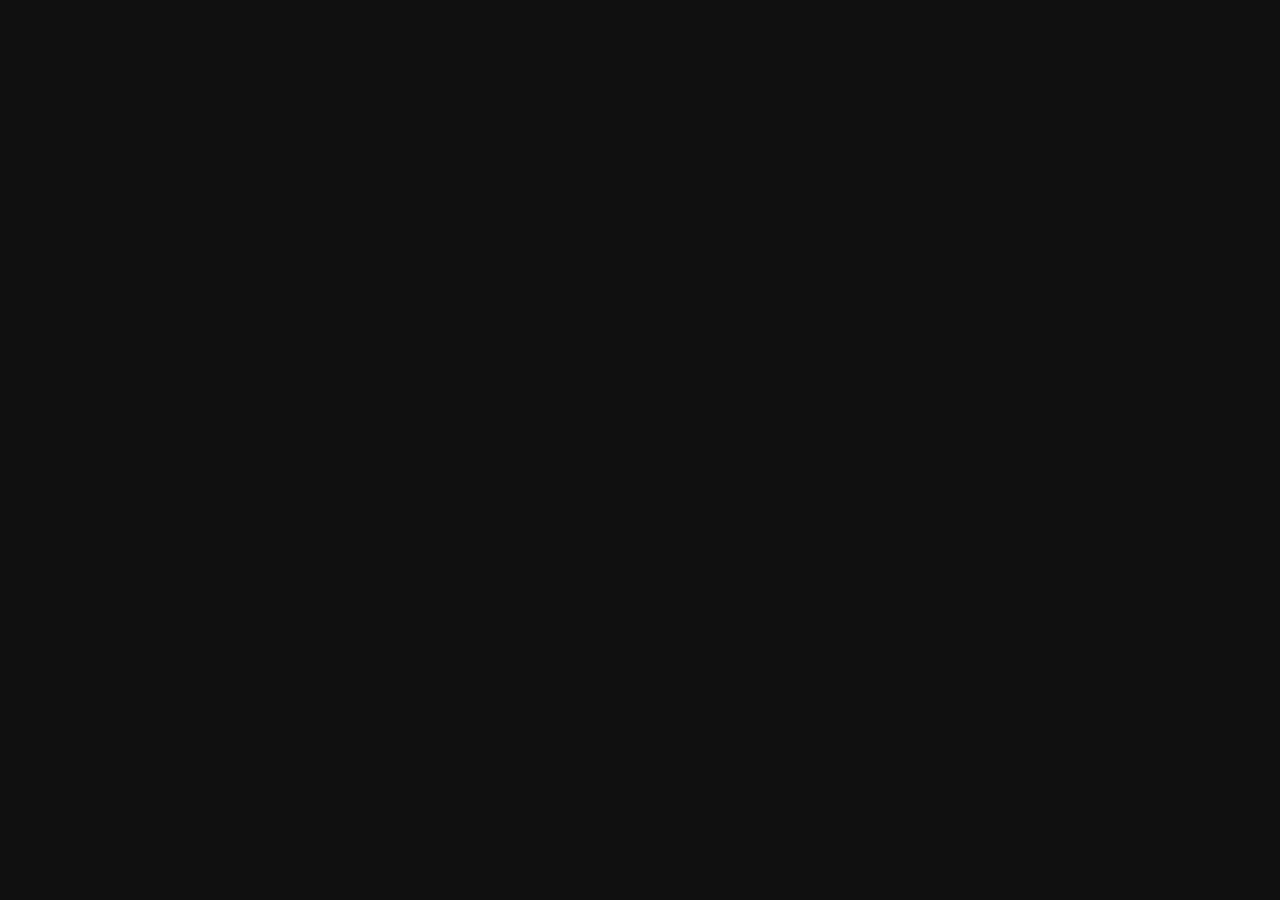
==== index.html @ c6c25de4 "Fonts" ====
<!DOCTYPE html>
<html lang="en">
<head>
    <meta charset="UTF-8">
    <meta name="viewport" content="width=device-width, initial-scale=1.0">
    <title>Mason Harper - Designer Portfolio</title>
    <link rel="stylesheet" href="./styles/main.css">
    <link rel="stylesheet" href="./styles/navbar.css">
    <link rel="stylesheet" href="./styles/reset.css">
</head>
<body>
    
    <script src="./scripts/main.js"></script>
    <script src="./scripts/navbar.js"></script>
</body>
</html>
---- styles/main.css ----
@import url('https://fonts.googleapis.com/css2?family=Inter:ital,opsz,wght@0,14..32,100..900;1,14..32,100..900&display=swap');

:root {
    --f-inter: "Inter", sans-serif;
}

* {
    padding: 0;
    margin: 0;
    box-sizing: border-box;
}

body {
    background: rgb(16,16,16);
}
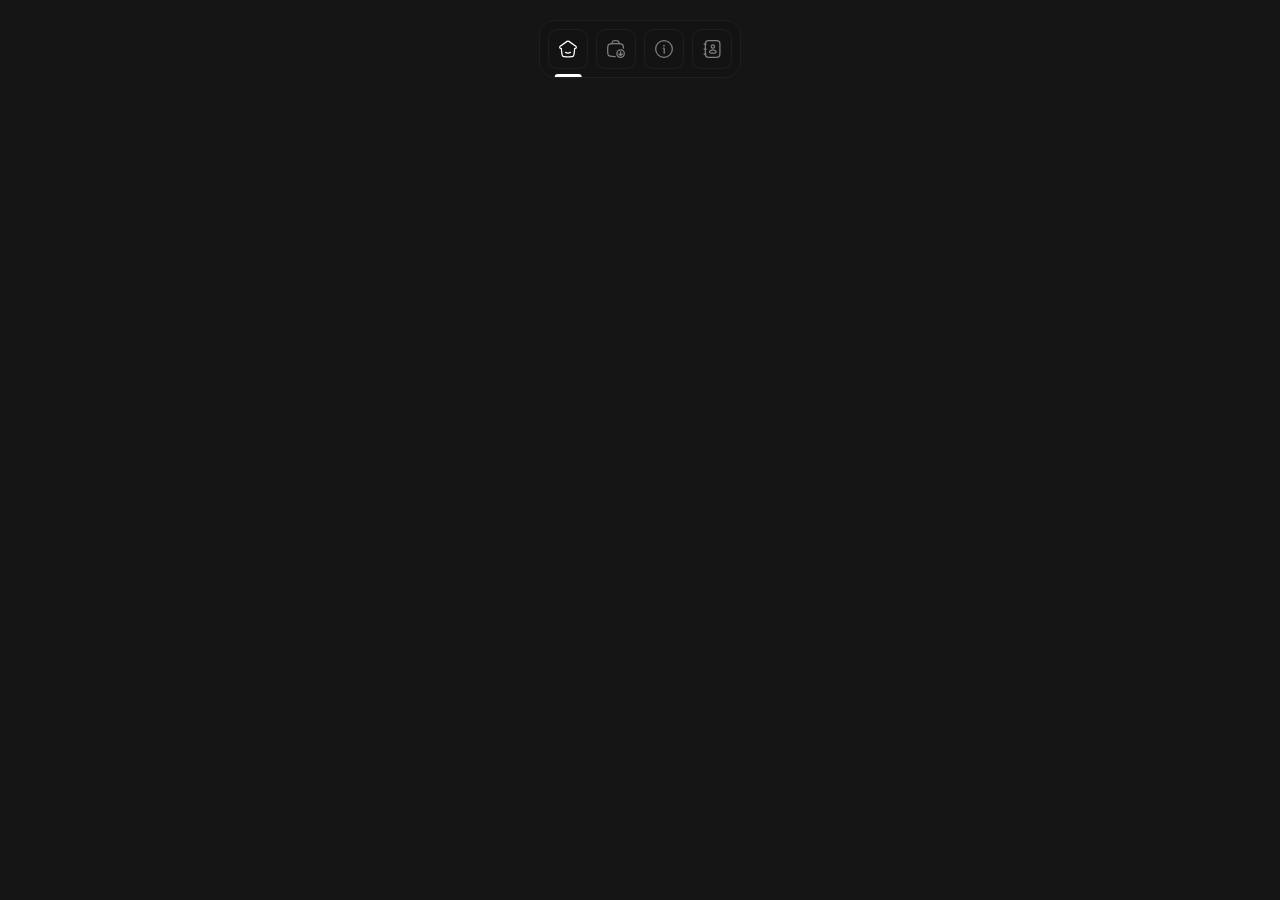
==== commit 8fd4b073: "Working on the navbar." ====
--- a/index.html
+++ b/index.html
@@ -9,6 +9,40 @@
     <link rel="stylesheet" href="./styles/reset.css">
 </head>
 <body>
+
+    <!-- NAVBAR -->
+
+    <nav>
+        <a href="" class="link link-active">
+            <svg class="link-svg" xmlns="http://www.w3.org/2000/svg" viewBox="0 0 24 24" width="24" height="24" color="#000000" fill="none">
+                <path d="M3.16405 11.3497L4 11.5587L4.45686 16.1005C4.715 18.6668 4.84407 19.9499 5.701 20.7249C6.55793 21.5 7.84753 21.5 10.4267 21.5H13.5733C16.1525 21.5 17.4421 21.5 18.299 20.7249C19.1559 19.9499 19.285 18.6668 19.5431 16.1005L20 11.5587L20.836 11.3497C21.5201 11.1787 22 10.564 22 9.85882C22 9.35735 21.7553 8.88742 21.3445 8.59985L13.1469 2.86154C12.4583 2.37949 11.5417 2.37949 10.8531 2.86154L2.65549 8.59985C2.24467 8.88742 2 9.35735 2 9.85882C2 10.564 2.47993 11.1787 3.16405 11.3497Z" stroke="currentColor" stroke-width="1.5" stroke-linecap="round" stroke-linejoin="round" />
+                <path d="M15 16C14.2005 16.6224 13.1502 17 12 17C10.8498 17 9.79952 16.6224 9 16" stroke="currentColor" stroke-width="1.5" stroke-linecap="round" />
+            </svg>
+        </a>
+        <a href="" class="link">
+            <svg class="link-svg" xmlns="http://www.w3.org/2000/svg" viewBox="0 0 24 24" width="24" height="24" color="#000000" fill="none">
+                <path d="M11.0065 21H9.60546C6.02021 21 4.22759 21 3.11379 19.865C2 18.7301 2 16.9034 2 13.25C2 9.59661 2 7.76992 3.11379 6.63496C4.22759 5.5 6.02021 5.5 9.60546 5.5H13.4082C16.9934 5.5 18.7861 5.5 19.8999 6.63496C20.7568 7.50819 20.9544 8.7909 21 11" stroke="currentColor" stroke-width="1.5" stroke-linecap="round" stroke-linejoin="round" />
+                <path d="M17.5 22C19.9853 22 22 19.9853 22 17.5C22 15.0147 19.9853 13 17.5 13C15.0147 13 13 15.0147 13 17.5C13 19.9853 15.0147 22 17.5 22Z" stroke="currentColor" stroke-width="1.5" stroke-linecap="round" />
+                <path d="M19.5 18L18.9142 18.5541C18.2475 19.1847 17.9142 19.5 17.5 19.5M15.5 18L16.0858 18.5541C16.7525 19.1847 17.0858 19.5 17.5 19.5M17.5 19.5V15.5" stroke="currentColor" stroke-width="1.5" stroke-linecap="round" stroke-linejoin="round" />
+                <path d="M16 5.5L15.9007 5.19094C15.4056 3.65089 15.1581 2.88087 14.5689 2.44043C13.9796 2 13.197 2 11.6316 2H11.3684C9.80304 2 9.02036 2 8.43111 2.44043C7.84186 2.88087 7.59436 3.65089 7.09934 5.19094L7 5.5" stroke="currentColor" stroke-width="1.5" stroke-linecap="round" stroke-linejoin="round" />
+            </svg>
+        </a>
+        <a href="" class="link">
+            <svg class="link-svg" xmlns="http://www.w3.org/2000/svg" viewBox="0 0 24 24" width="24" height="24" color="#000000" fill="none">
+                <path d="M22 12C22 6.47715 17.5228 2 12 2C6.47715 2 2 6.47715 2 12C2 17.5228 6.47715 22 12 22C17.5228 22 22 17.5228 22 12Z" stroke="currentColor" stroke-width="1.5" />
+                <path d="M12.2422 17V12C12.2422 11.5286 12.2422 11.2929 12.0957 11.1464C11.9493 11 11.7136 11 11.2422 11" stroke="currentColor" stroke-width="1.5" stroke-linecap="round" stroke-linejoin="round" />
+                <path d="M11.992 8H12.001" stroke="currentColor" stroke-width="2" stroke-linecap="round" stroke-linejoin="round" />
+            </svg>
+        </a>
+        <a href="" class="link">
+            <svg class="link-svg" xmlns="http://www.w3.org/2000/svg" viewBox="0 0 24 24" width="24" height="24" color="#000000" fill="none">
+                <rect x="4" y="2" width="17.5" height="20" rx="4" stroke="currentColor" stroke-width="1.5" />
+                <path d="M10.59 13.7408C9.96125 14.162 8.31261 15.0221 9.31674 16.0983C9.80725 16.624 10.3536 17 11.0404 17H14.9596C15.6464 17 16.1928 16.624 16.6833 16.0983C17.6874 15.0221 16.0388 14.162 15.41 13.7408C13.9355 12.7531 12.0645 12.7531 10.59 13.7408Z" stroke="currentColor" stroke-width="1.5" />
+                <path d="M15 9C15 10.1046 14.1046 11 13 11C11.8954 11 11 10.1046 11 9C11 7.89543 11.8954 7 13 7C14.1046 7 15 7.89543 15 9Z" stroke="currentColor" stroke-width="1.5" />
+                <path d="M5 6L2.5 6M5 12L2.5 12M5 18H2.5" stroke="currentColor" stroke-width="1.5" stroke-linecap="round" stroke-linejoin="round" />
+            </svg>
+        </a>
+    </nav>
     
     <script src="./scripts/main.js"></script>
     <script src="./scripts/navbar.js"></script>
--- a/styles/main.css
+++ b/styles/main.css
@@ -1,7 +1,12 @@
 @import url('https://fonts.googleapis.com/css2?family=Inter:ital,opsz,wght@0,14..32,100..900;1,14..32,100..900&display=swap');
+@import url('./general-sans.css');
 
 :root {
     --f-inter: "Inter", sans-serif;
+    --f-generalsans-light: 'GeneralSans-Light';
+    --f-generalsans-medium: 'GeneralSans-Medium';
+    --f-generalsans-semibold: 'GeneralSans-Semibold';
+    --f-generalsans-bold: 'GeneralSans-Bold';
 }
 
 * {
@@ -11,5 +16,159 @@
 }
 
 body {
-    background: rgb(16,16,16);
+    background: #151515;
+}
+
+/* NAVBAR */
+
+nav {
+    position: fixed;
+    top: 20px;
+    left: 50%;
+    transform: translateX(-50%);
+    background-color: #131313;
+    padding: 8px;
+    border-radius: 1rem;
+    display: flex;
+    align-items: center;
+    column-gap: 8px;
+    border: 1px solid rgba(255, 255, 255, 0.05);
+}
+
+.link {
+    width: 40px;
+    height: 40px;
+    border: 1px solid rgba(255, 255, 255, 0.05);
+    border-radius: 0.6rem;
+    display: flex;
+    justify-content: center;
+    align-items: center;
+    transition: background-color 300ms, border 300ms;
+}
+
+.link-svg {
+    --size-of-svg: 20px;
+    color: gray;
+    width: var(--size-of-svg);
+    height: var(--size-of-svg);
+    transition: color 300ms;
+}
+
+.link:hover {
+    border: 1px solid rgba(255, 255, 255, 0.2);
+    background-color: #191919;
+}
+
+.link:hover .link-svg {
+    color: white;
+}
+
+/* ACTIVE LINK */
+
+.link-active {
+    position: relative;
+}
+
+.link-active > .link-svg {
+    color: white;
+}
+
+.link-active::before {
+    content: '';
+    width: 70%;
+    height: 3.5px;
+    position: absolute;
+    left: 50%;
+    transform: translateX(-50%);
+    top: calc(100% + 5.5px);
+    background-color: rgb(255, 255, 255);
+    border-radius: 1rem 1rem 0 0;
+}
+
+/* LINK INDICATOT TEXTS */
+
+.link:first-of-type::after {
+    content: 'Home';
+    position: absolute;
+    top: 50%;
+    scale: 0;
+    opacity: 0;
+    font-family: var(--f-generalsans-light);
+    color: white;
+    background-color: #191919;
+    border: 1px solid rgba(255, 255, 255, 0.05);
+    border-radius: 0.5rem;
+    font-size: 0.7rem;
+    padding: 3px 8px;
+    text-transform: uppercase;
+    pointer-events: none;
+    transition: opacity 400ms, scale 400ms, top 400ms;
+}
+
+.link:nth-of-type(2)::after {
+    content: 'Projects';
+    position: absolute;
+    top: 50%;
+    scale: 0;
+    opacity: 0;
+    font-family: var(--f-generalsans-light);
+    color: white;
+    background-color: #191919;
+    border: 1px solid rgba(255, 255, 255, 0.05);
+    border-radius: 0.5rem;
+    font-size: 0.7rem;
+    padding: 3px 8px;
+    text-transform: uppercase;
+    pointer-events: none;
+    transition: opacity 400ms, scale 400ms, top 400ms;
+}
+
+.link:nth-of-type(3)::after {
+    content: 'About';
+    position: absolute;
+    top: 50%;
+    scale: 0;
+    opacity: 0;
+    font-family: var(--f-generalsans-light);
+    color: white;
+    background-color: #191919;
+    border: 1px solid rgba(255, 255, 255, 0.05);
+    border-radius: 0.5rem;
+    font-size: 0.7rem;
+    padding: 3px 8px;
+    text-transform: uppercase;
+    pointer-events: none;
+    transition: opacity 400ms, scale 400ms, top 400ms;
+}
+
+.link:nth-of-type(4)::after {
+    content: 'Contact';
+    position: absolute;
+    top: 50%;
+    scale: 0;
+    opacity: 0;
+    font-family: var(--f-generalsans-light);
+    color: white;
+    background-color: #191919;
+    border: 1px solid rgba(255, 255, 255, 0.05);
+    border-radius: 0.5rem;
+    font-size: 0.7rem;
+    padding: 3px 8px;
+    text-transform: uppercase;
+    pointer-events: none;
+    transition: opacity 400ms, scale 400ms, top 400ms;
+}
+
+.link:first-of-type:hover::after {
+    top: 55px;
+    opacity: 1;
+    scale: 1;
+}
+
+.link:nth-of-type(2):hover::after,
+.link:nth-of-type(3):hover::after,
+.link:nth-of-type(4):hover::after {
+    top: 63px;
+    opacity: 1;
+    scale: 1;
 }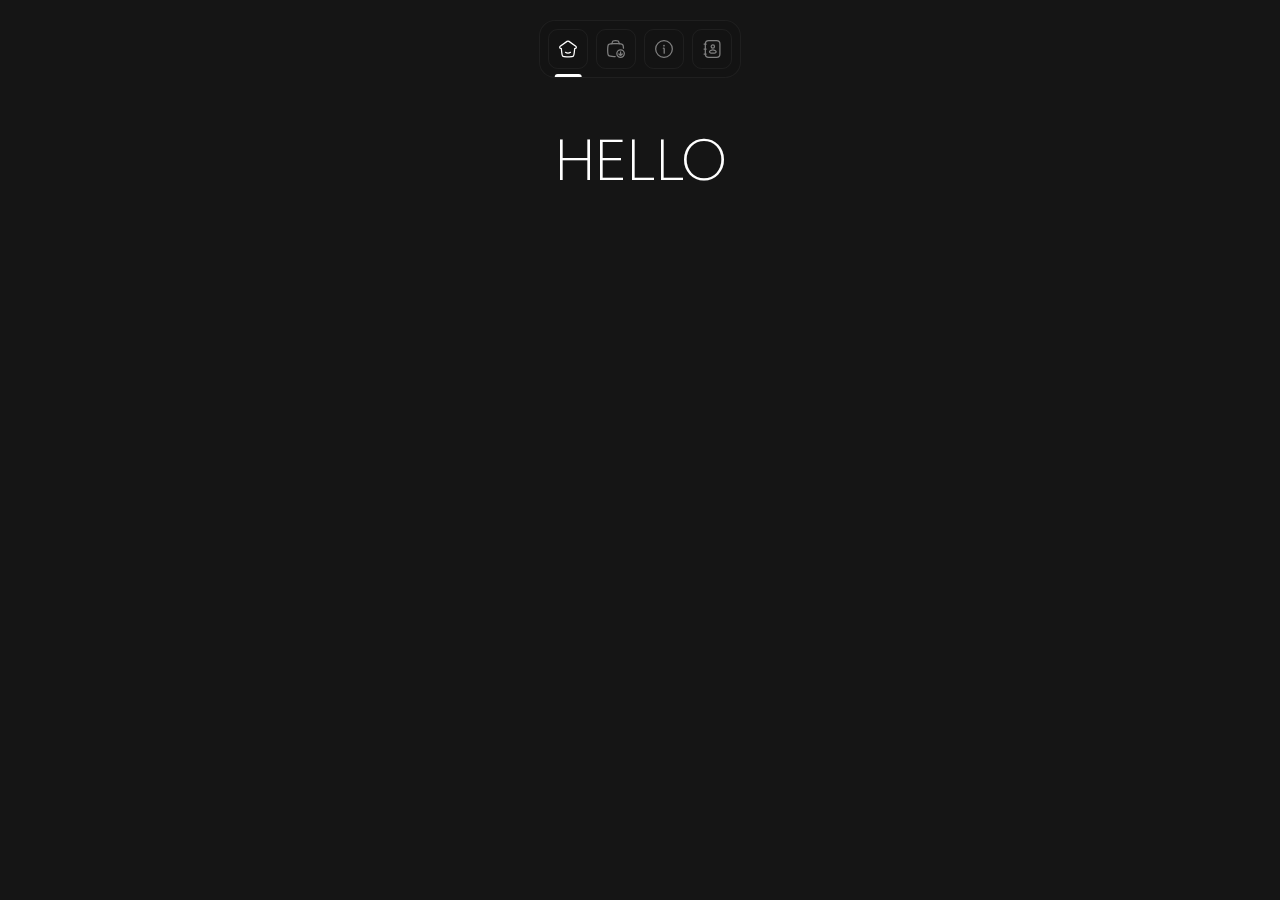
==== commit 279797d0: "Something" ====
--- a/index.html
+++ b/index.html
@@ -43,6 +43,26 @@
             </svg>
         </a>
     </nav>
+
+    <!-- MAIN -->
+
+    <main>
+
+        <!-- HOME CONTENT -->
+
+        <div class="home-content">
+            <div class="home-content-greeting-texts">
+                <div class="home-content-greeting-texts-inner">
+                    <h2 class="home-content-greeting-text">Hello</h2>
+                    <h2 class="home-content-greeting-text">Привет</h2>
+                    <h2 class="home-content-greeting-text">مرحبا</h2>
+                    <h2 class="home-content-greeting-text">你好</h2>
+                    <h2 class="home-content-greeting-text">Bonjour</h2>
+                </div>
+            </div>
+        </div>
+
+    </main>
     
     <script src="./scripts/main.js"></script>
     <script src="./scripts/navbar.js"></script>
--- a/styles/main.css
+++ b/styles/main.css
@@ -1,174 +1,39 @@
-@import url('https://fonts.googleapis.com/css2?family=Inter:ital,opsz,wght@0,14..32,100..900;1,14..32,100..900&display=swap');
-@import url('./general-sans.css');
+/* MAIN */
 
-:root {
-    --f-inter: "Inter", sans-serif;
-    --f-generalsans-light: 'GeneralSans-Light';
-    --f-generalsans-medium: 'GeneralSans-Medium';
-    --f-generalsans-semibold: 'GeneralSans-Semibold';
-    --f-generalsans-bold: 'GeneralSans-Bold';
+main {
+    display: flex;
+    justify-content: center;
+    padding-top: 130px;
 }
 
-* {
-    padding: 0;
-    margin: 0;
-    box-sizing: border-box;
+/* HOME CONTENT */
+
+.home-content {
+    width: 700px;
 }
 
-body {
-    background: #151515;
+.home-content-greeting-texts {
+    display: flex;
+    justify-content: center;
+    height: 60px;
+    padding-block: 8px;
+    overflow: hidden;
 }
 
-/* NAVBAR */
-
-nav {
-    position: fixed;
-    top: 20px;
-    left: 50%;
-    transform: translateX(-50%);
-    background-color: #131313;
-    padding: 8px;
-    border-radius: 1rem;
+.home-content-greeting-texts-inner {
+    width: 100%;
     display: flex;
+    flex-direction: column;
     align-items: center;
-    column-gap: 8px;
-    border: 1px solid rgba(255, 255, 255, 0.05);
+    row-gap: 20px;
+    transition: transform 400ms;
 }
 
-.link {
-    width: 40px;
-    height: 40px;
-    border: 1px solid rgba(255, 255, 255, 0.05);
-    border-radius: 0.6rem;
-    display: flex;
-    justify-content: center;
-    align-items: center;
-    transition: background-color 300ms, border 300ms;
-}
-
-.link-svg {
-    --size-of-svg: 20px;
-    color: gray;
-    width: var(--size-of-svg);
-    height: var(--size-of-svg);
-    transition: color 300ms;
-}
-
-.link:hover {
-    border: 1px solid rgba(255, 255, 255, 0.2);
-    background-color: #191919;
-}
-
-.link:hover .link-svg {
+.home-content-greeting-text {
     color: white;
-}
-
-/* ACTIVE LINK */
-
-.link-active {
-    position: relative;
-}
-
-.link-active > .link-svg {
-    color: white;
-}
-
-.link-active::before {
-    content: '';
-    width: 70%;
-    height: 3.5px;
-    position: absolute;
-    left: 50%;
-    transform: translateX(-50%);
-    top: calc(100% + 5.5px);
-    background-color: rgb(255, 255, 255);
-    border-radius: 1rem 1rem 0 0;
-}
-
-/* LINK INDICATOT TEXTS */
-
-.link:first-of-type::after {
-    content: 'Home';
-    position: absolute;
-    top: 50%;
-    scale: 0;
-    opacity: 0;
     font-family: var(--f-generalsans-light);
-    color: white;
-    background-color: #191919;
-    border: 1px solid rgba(255, 255, 255, 0.05);
-    border-radius: 0.5rem;
-    font-size: 0.7rem;
-    padding: 3px 8px;
+    font-weight: 300;
     text-transform: uppercase;
-    pointer-events: none;
-    transition: opacity 400ms, scale 400ms, top 400ms;
-}
-
-.link:nth-of-type(2)::after {
-    content: 'Projects';
-    position: absolute;
-    top: 50%;
-    scale: 0;
-    opacity: 0;
-    font-family: var(--f-generalsans-light);
-    color: white;
-    background-color: #191919;
-    border: 1px solid rgba(255, 255, 255, 0.05);
-    border-radius: 0.5rem;
-    font-size: 0.7rem;
-    padding: 3px 8px;
-    text-transform: uppercase;
-    pointer-events: none;
-    transition: opacity 400ms, scale 400ms, top 400ms;
-}
-
-.link:nth-of-type(3)::after {
-    content: 'About';
-    position: absolute;
-    top: 50%;
-    scale: 0;
-    opacity: 0;
-    font-family: var(--f-generalsans-light);
-    color: white;
-    background-color: #191919;
-    border: 1px solid rgba(255, 255, 255, 0.05);
-    border-radius: 0.5rem;
-    font-size: 0.7rem;
-    padding: 3px 8px;
-    text-transform: uppercase;
-    pointer-events: none;
-    transition: opacity 400ms, scale 400ms, top 400ms;
-}
-
-.link:nth-of-type(4)::after {
-    content: 'Contact';
-    position: absolute;
-    top: 50%;
-    scale: 0;
-    opacity: 0;
-    font-family: var(--f-generalsans-light);
-    color: white;
-    background-color: #191919;
-    border: 1px solid rgba(255, 255, 255, 0.05);
-    border-radius: 0.5rem;
-    font-size: 0.7rem;
-    padding: 3px 8px;
-    text-transform: uppercase;
-    pointer-events: none;
-    transition: opacity 400ms, scale 400ms, top 400ms;
-}
-
-.link:first-of-type:hover::after {
-    top: 55px;
-    opacity: 1;
-    scale: 1;
-}
-
-.link:nth-of-type(2):hover::after,
-.link:nth-of-type(3):hover::after,
-.link:nth-of-type(4):hover::after {
-    top: 63px;
-    opacity: 1;
-    scale: 1;
+    font-size: 3.5rem;
+    line-height: 1cap;
 }--- a/styles/navbar.css
+++ b/styles/navbar.css
@@ -0,0 +1,153 @@
+/* NAVBAR */
+
+nav {
+    position: fixed;
+    top: 20px;
+    left: 50%;
+    transform: translateX(-50%);
+    background-color: #131313;
+    padding: 8px;
+    border-radius: 1rem;
+    display: flex;
+    align-items: center;
+    column-gap: 8px;
+    border: 1px solid rgba(255, 255, 255, 0.05);
+}
+
+.link {
+    width: 40px;
+    height: 40px;
+    border: 1px solid rgba(255, 255, 255, 0.05);
+    border-radius: 0.6rem;
+    display: flex;
+    justify-content: center;
+    align-items: center;
+    transition: background-color 300ms, border 300ms;
+}
+
+.link-svg {
+    --size-of-svg: 20px;
+    color: gray;
+    width: var(--size-of-svg);
+    height: var(--size-of-svg);
+    transition: color 300ms;
+}
+
+.link:hover {
+    border: 1px solid rgba(255, 255, 255, 0.2);
+    background-color: #191919;
+}
+
+.link:hover .link-svg {
+    color: white;
+}
+
+/* ACTIVE LINK */
+
+.link-active {
+    position: relative;
+}
+
+.link-active > .link-svg {
+    color: white;
+}
+
+.link-active::before {
+    content: '';
+    width: 70%;
+    height: 3.5px;
+    position: absolute;
+    left: 50%;
+    transform: translateX(-50%);
+    top: calc(100% + 5.5px);
+    background-color: rgb(255, 255, 255);
+    border-radius: 1rem 1rem 0 0;
+}
+
+/* LINK INDICATOT TEXTS */
+
+.link:first-of-type::after {
+    content: 'Home';
+    position: absolute;
+    top: 50%;
+    scale: 0;
+    opacity: 0;
+    font-family: var(--f-generalsans-light);
+    color: white;
+    background-color: #191919;
+    border: 1px solid rgba(255, 255, 255, 0.05);
+    border-radius: 0.5rem;
+    font-size: 0.7rem;
+    padding: 4px 8px;
+    text-transform: uppercase;
+    pointer-events: none;
+    transition: opacity 400ms, scale 400ms, top 400ms;
+}
+
+.link:nth-of-type(2)::after {
+    content: 'Projects';
+    position: absolute;
+    top: 50%;
+    scale: 0;
+    opacity: 0;
+    font-family: var(--f-generalsans-light);
+    color: white;
+    background-color: #191919;
+    border: 1px solid rgba(255, 255, 255, 0.05);
+    border-radius: 0.5rem;
+    font-size: 0.7rem;
+    padding: 4px 8px;
+    text-transform: uppercase;
+    pointer-events: none;
+    transition: opacity 400ms, scale 400ms, top 400ms;
+}
+
+.link:nth-of-type(3)::after {
+    content: 'About';
+    position: absolute;
+    top: 50%;
+    scale: 0;
+    opacity: 0;
+    font-family: var(--f-generalsans-light);
+    color: white;
+    background-color: #191919;
+    border: 1px solid rgba(255, 255, 255, 0.05);
+    border-radius: 0.5rem;
+    font-size: 0.7rem;
+    padding: 4px 8px;
+    text-transform: uppercase;
+    pointer-events: none;
+    transition: opacity 400ms, scale 400ms, top 400ms;
+}
+
+.link:nth-of-type(4)::after {
+    content: 'Contact';
+    position: absolute;
+    top: 50%;
+    scale: 0;
+    opacity: 0;
+    font-family: var(--f-generalsans-light);
+    color: white;
+    background-color: #191919;
+    border: 1px solid rgba(255, 255, 255, 0.05);
+    border-radius: 0.5rem;
+    font-size: 0.7rem;
+    padding: 4px 8px;
+    text-transform: uppercase;
+    pointer-events: none;
+    transition: opacity 400ms, scale 400ms, top 400ms;
+}
+
+.link:first-of-type:hover::after {
+    top: 55px;
+    opacity: 1;
+    scale: 1;
+}
+
+.link:nth-of-type(2):hover::after,
+.link:nth-of-type(3):hover::after,
+.link:nth-of-type(4):hover::after {
+    top: 63px;
+    opacity: 1;
+    scale: 1;
+}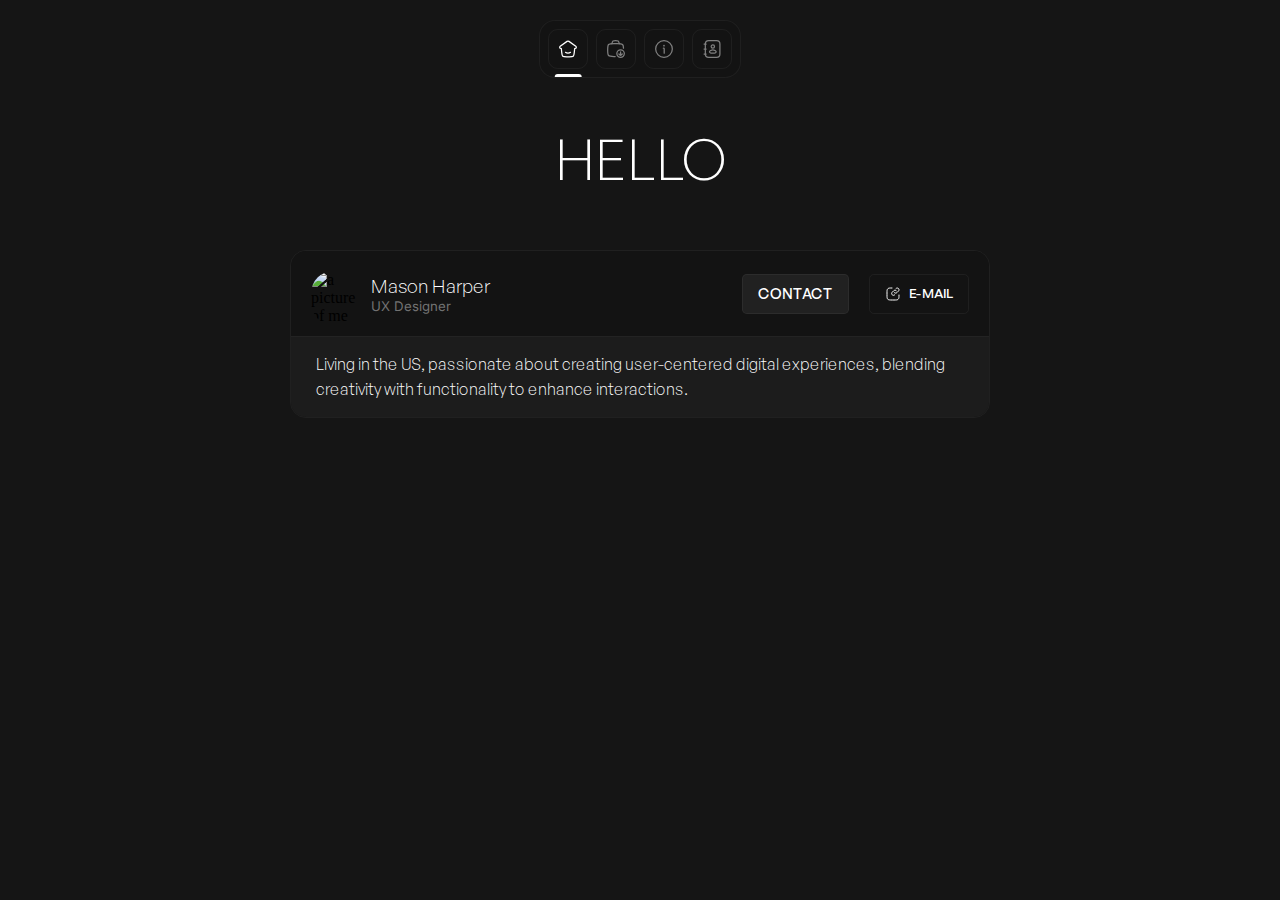
==== commit a87d5724: "Working on the home page." ====
--- a/index.html
+++ b/index.html
@@ -60,6 +60,44 @@
                     <h2 class="home-content-greeting-text">Bonjour</h2>
                 </div>
             </div>
+            <div class="home-content-about">
+                <div class="home-content-author">
+                    <div class="home-content-author-top">
+                        <div class="home-content-author-itself">
+                            <div class="home-content-author-image">
+                                <img class="home-content-author-image-itself" src="https://plus.unsplash.com/premium_photo-1671656349322-41de944d259b?w=600&auto=format&fit=crop&q=60&ixlib=rb-4.0.3&ixid=M3wxMjA3fDB8MHxzZWFyY2h8MzN8fG1hbGV8ZW58MHx8MHx8fDA%3D" alt="a picture of me">
+                            </div>
+                            <div class="home-content-author-info">
+                                <h3 class="home-content-author-full-name">Mason Harper</h3>
+                                <h5 class="home-content-author-role">UX Designer</h5>
+                            </div>
+                        </div>
+                        <div class="home-content-author-contact">
+                            <a href="./pages/contact.html" class="contact-button">
+                                <svg class="contact-button-svg" xmlns="http://www.w3.org/2000/svg" viewBox="0 0 24 24" width="24" height="24" color="#000000" fill="none">
+                                    <path d="M4.74038 14.3685L6.69351 12.9816C7.24445 12.5904 7.80305 12.3282 8.44034 12.1585C9.17201 11.9636 9.5 11.5644 9.5 10.711C9.5 8.54628 14.5 8.31594 14.5 10.711C14.5 11.5644 14.828 11.9636 15.5597 12.1585C16.202 12.3295 16.7599 12.5934 17.3065 12.9816L19.2596 14.3685C20.1434 14.9961 20.5547 15.2995 20.7842 15.7819C21 16.2358 21 16.768 21 17.8324C21 19.7461 21 20.703 20.4642 21.3164C19.8152 22.0593 18.128 21.9955 17.0917 21.9955H6.90833C5.87197 21.9955 4.21909 22.0986 3.5358 21.3164C3 20.703 3 19.7461 3 17.8324C3 16.768 3 16.2358 3.21584 15.7819C3.44526 15.2995 3.85662 14.9961 4.74038 14.3685Z" stroke="currentColor" stroke-width="1.5" />
+                                    <path d="M14 17C14 18.1046 13.1046 19 12 19C10.8954 19 10 18.1046 10 17C10 15.8954 10.8954 15 12 15C13.1046 15 14 15.8954 14 17Z" stroke="currentColor" stroke-width="1.5" />
+                                    <path d="M6.96014 3.69772C5.6417 4.07415 4.69384 4.54112 3.82645 5.10455C2.45318 5.9966 1.86443 7.60404 2.02607 9.15513C2.09439 9.81068 2.62064 10.1241 3.23089 9.95455C3.69451 9.82571 4.15888 9.7003 4.61961 9.56364C5.96706 9.16397 6.28399 8.67812 6.47124 7.29885L6.96014 3.69772ZM6.96014 3.69772C10.2186 2.76743 13.7814 2.76743 17.0399 3.69772M17.0399 3.69772C18.3583 4.07415 19.3062 4.54112 20.1735 5.10455C21.5468 5.9966 22.1356 7.60404 21.9739 9.15513C21.9056 9.81068 21.3794 10.1241 20.7691 9.95455C20.3055 9.82571 19.8411 9.7003 19.3804 9.56364C18.0329 9.16397 17.716 8.67812 17.5288 7.29885L17.0399 3.69772Z" stroke="currentColor" stroke-width="1.5" stroke-linejoin="round" />
+                                </svg>
+                                <span class="contact-button-text">Contact</span>
+                            </a>
+                            <button type="button" class="copy-email-button">
+                                <svg class="copy-email-button-svg" xmlns="http://www.w3.org/2000/svg" viewBox="0 0 24 24" width="24" height="24" color="#000000" fill="none">
+                                    <path d="M14.5563 13.2183C13.514 14.2606 11.8241 14.2606 10.7817 13.2183C9.73942 12.1759 9.73942 10.486 10.7817 9.44364L13.1409 7.0845C14.1357 6.08961 15.7206 6.04433 16.7692 6.94866M16.4437 3.78175C17.486 2.73942 19.1759 2.73942 20.2183 3.78175C21.2606 4.82408 21.2606 6.51403 20.2183 7.55636L17.8591 9.9155C16.8643 10.9104 15.2794 10.9557 14.2308 10.0513" stroke="currentColor" stroke-width="1.5" stroke-linecap="round" stroke-linejoin="round" />
+                                    <path d="M10.4999 3C7.21257 3 5.56889 3 4.46256 3.9079C4.25998 4.07414 4.07423 4.25989 3.90798 4.46247C3.00007 5.56879 3.00006 7.21247 3.00002 10.4998L3 12.9999C2.99996 16.7712 2.99995 18.6568 4.17152 19.8284C5.3431 21 7.22873 21 11 21H13.4999C16.7874 21 18.4311 21 19.5375 20.092C19.74 19.9258 19.9257 19.7401 20.092 19.5376C20.9999 18.4312 20.9999 16.7875 20.9999 13.5" stroke="currentColor" stroke-width="1.5" stroke-linecap="round" stroke-linejoin="round" />
+                                </svg>
+                                <span class="copy-email-button-text">E-mail</span>
+                            </button>
+                        </div>
+                    </div>
+                    <div class="home-content-author-bottom">
+                        <p>Living in the US, passionate about creating user-centered digital experiences, blending creativity with functionality to enhance interactions.</p>
+                    </div>
+                </div>
+                <!-- <div class="home-content-about-services">
+
+                </div> -->
+            </div>
         </div>
 
     </main>
--- a/styles/main.css
+++ b/styles/main.css
@@ -10,6 +10,9 @@
 
 .home-content {
     width: 700px;
+    display: flex;
+    flex-direction: column;
+    row-gap: 60px;
 }
 
 .home-content-greeting-texts {
@@ -27,6 +30,21 @@
     align-items: center;
     row-gap: 20px;
     transition: transform 400ms;
+    animation: 20s infinite greetings-text-inner-animation;
+}
+
+@keyframes greetings-text-inner-animation {
+    0%{transform: translateY(0px);}
+    19%{transform: translateY(0px);}
+    20%{transform: translateY(-60px);}
+    39%{transform: translateY(-60px);}
+    40%{transform: translateY(-120px);}
+    59%{transform: translateY(-120px);}
+    60%{transform: translateY(-180px);}
+    79%{transform: translateY(-180px);}
+    60%{transform: translateY(-240px);}
+    79%{transform: translateY(-240px);}
+    85%{transform: translateY(0);}
 }
 
 .home-content-greeting-text {
@@ -36,4 +54,143 @@
     text-transform: uppercase;
     font-size: 3.5rem;
     line-height: 1cap;
+}
+
+/* ABOUT ME */
+
+.home-content-about {
+    display: flex;
+    flex-direction: column;
+    row-gap: 20px;
+}
+
+.home-content-author {
+    border: 1px solid rgba(255,255,255,0.05);
+    border-radius: 1rem;
+    overflow: hidden;
+}
+
+/* HOME TOP */
+
+.home-content-author-top {
+    display: flex;
+    align-items: center;
+    justify-content: space-between;
+    padding: 20px;
+    background-color: #131313;
+}
+
+.home-content-author-itself {
+    display: flex;
+    align-items: center;
+    column-gap: 15px;
+}
+
+.home-content-author-image {
+    --img-siz: 45px;
+    width: var(--img-siz);
+    height: var(--img-siz);
+}
+
+.home-content-author-image-itself {
+    width: 100%;
+    height: 100%;
+    border-radius: 2rem;
+    object-fit: cover;
+}
+
+.home-content-author-info {
+    display: flex;
+    flex-direction: column;
+    font-family: var(--f-generalsans-light);
+}
+
+.home-content-author-full-name {
+    color: white;
+    font-weight: 500;
+}
+
+.home-content-author-role {
+    color: rgb(114, 114, 114);
+    font-family: var(--f-inter);
+    font-weight: 400;
+}
+
+.home-content-author-contact {
+    display: flex;
+    align-items: center;
+    column-gap: 20px;
+}
+
+.contact-button {
+    padding-inline: 15px;
+    height: 40px;
+    border-radius: 0.3rem;
+    border: 1px solid rgba(255,255,255,0.05);
+    display: flex;
+    justify-content: center;
+    align-items: center;
+    background-color: rgb(33, 33, 33);
+    text-decoration: none;
+    transition: border 300ms, background-color 300ms;
+}
+
+.contact-button-text {
+    color: white;
+    font-family: var(--f-generalsans-medium);
+    text-transform: uppercase;
+    font-size: 0.9rem;
+}
+
+.contact-button:hover {
+    background-color: rgb(40, 40, 40);
+    border: 1px solid rgba(255,255,255,0.2);
+}
+
+.contact-button-svg {
+    display: none;
+}
+
+.copy-email-button {
+    padding-inline: 15px;
+    height: 40px;
+    display: flex;
+    align-items: center;
+    column-gap: 8px;
+    border-radius: 0.3rem;
+    background-color: transparent;
+    border: 1px solid rgba(255,255,255,0.05);
+    cursor: pointer;
+    transition: border 300ms;
+}
+
+.copy-email-button-svg {
+    --svg-size: 16px;
+    width: var(--svg-size);
+    height: var(--svg-size);
+    color: white;
+}
+
+.copy-email-button-text {
+    color: white;
+    font-family: var(--f-generalsans-medium);
+    text-transform: uppercase;
+}
+
+.copy-email-button:hover {
+    border: 1px solid rgba(255,255,255,0.2);
+}
+
+/* HOME BOTTOM */
+
+.home-content-author-bottom {
+    padding: 15px 25px;
+    background-color: rgb(28, 28, 28);
+    border-top: 1px solid rgba(255,255,255,0.03);
+}
+
+.home-content-author-bottom > p {
+    line-height: 25px;
+    color: white;
+    font-family: var(--f-generalsans-light);
 }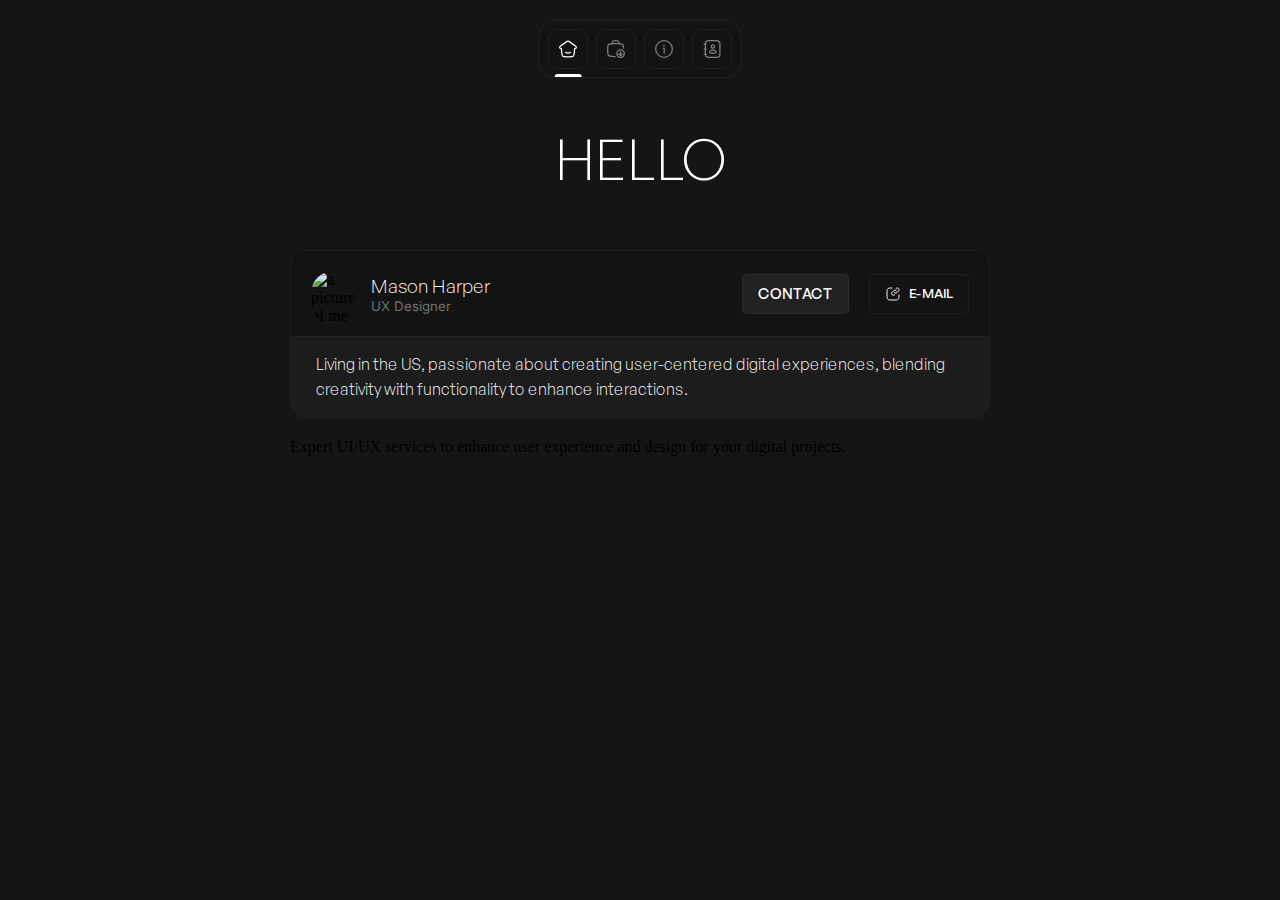
==== commit da170beb: "s" ====
--- a/index.html
+++ b/index.html
@@ -94,9 +94,12 @@
                         <p>Living in the US, passionate about creating user-centered digital experiences, blending creativity with functionality to enhance interactions.</p>
                     </div>
                 </div>
-                <!-- <div class="home-content-about-services">
-
-                </div> -->
+                <div class="home-content-about-services">
+                    <div class="service">
+                        <div class="service-inner"></div>
+                        <p class="service-text">Expert UI/UX services to enhance user experience and design for your digital projects.</p>
+                    </div>
+                </div>
             </div>
         </div>
 
--- a/styles/main.css
+++ b/styles/main.css
@@ -193,4 +193,12 @@
     line-height: 25px;
     color: white;
     font-family: var(--f-generalsans-light);
+}
+
+/* SERVICES */
+
+.home-content-about-services {
+    display: flex;
+    flex-direction: column;
+    row-gap: 20px;
 }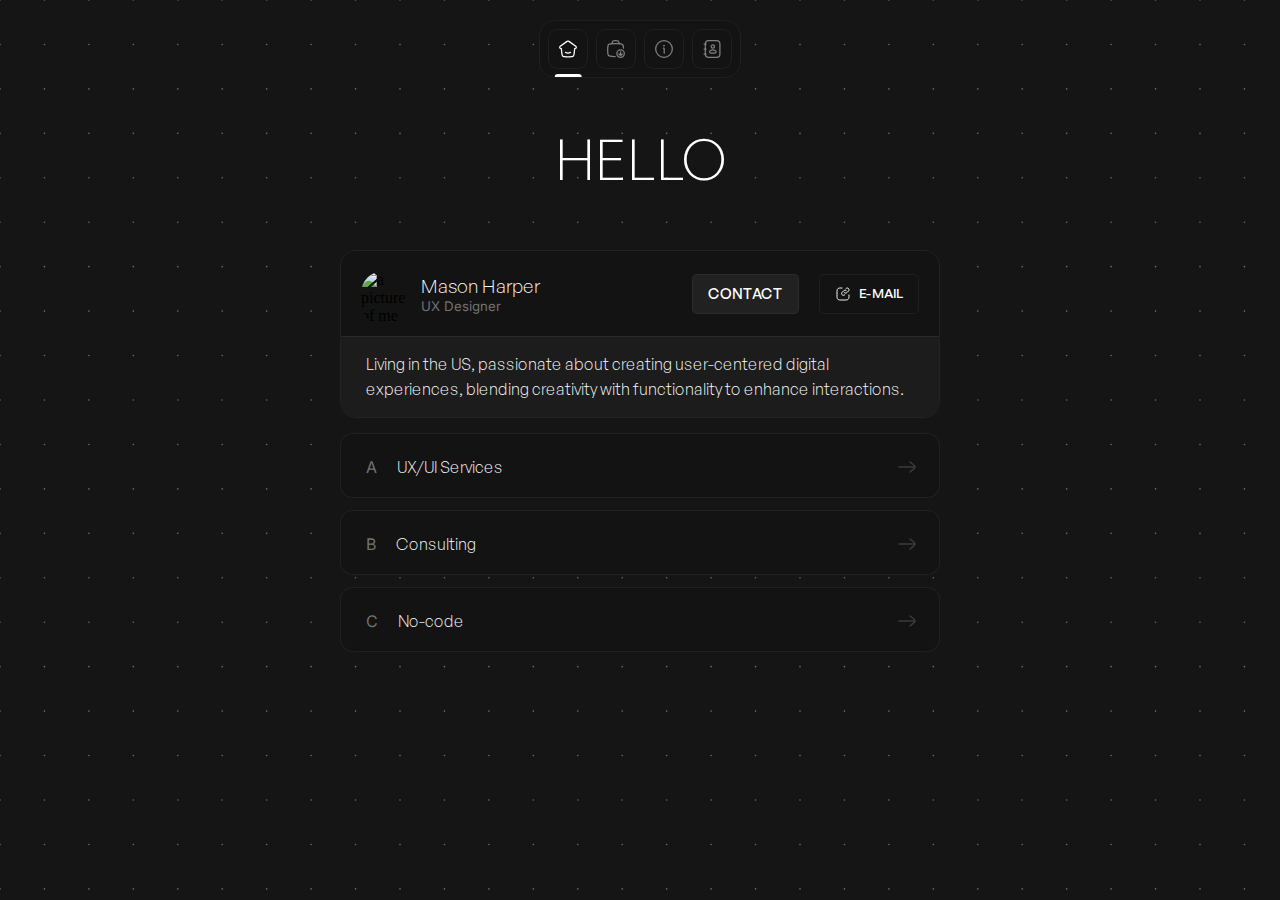
==== commit f47d3a90: "Almost finished the home page," ====
--- a/index.html
+++ b/index.html
@@ -96,8 +96,43 @@
                 </div>
                 <div class="home-content-about-services">
                     <div class="service">
-                        <div class="service-inner"></div>
+                        <div class="service-inner">
+                            <div class="serice-inner-left">
+                                <p class="serice-inner-left-letter">A</p>
+                                <h4 class="serice-inner-left-text">UX/UI Services</h4>
+                            </div>
+                            <svg class="service-inner-svg" xmlns="http://www.w3.org/2000/svg" viewBox="0 0 24 24" width="24" height="24" color="#000000" fill="none">
+                                <path d="M20.0001 11.9998L4.00012 11.9998" stroke="currentColor" stroke-width="1.5" stroke-linecap="round" stroke-linejoin="round" />
+                                <path d="M15.0003 17C15.0003 17 20.0002 13.3176 20.0002 12C20.0002 10.6824 15.0002 7 15.0002 7" stroke="currentColor" stroke-width="1.5" stroke-linecap="round" stroke-linejoin="round" />
+                            </svg>
+                        </div>
                         <p class="service-text">Expert UI/UX services to enhance user experience and design for your digital projects.</p>
+                    </div>
+                    <div class="service">
+                        <div class="service-inner">
+                            <div class="serice-inner-left">
+                                <p class="serice-inner-left-letter">B</p>
+                                <h4 class="serice-inner-left-text">Consulting</h4>
+                            </div>
+                            <svg class="service-inner-svg" xmlns="http://www.w3.org/2000/svg" viewBox="0 0 24 24" width="24" height="24" color="#000000" fill="none">
+                                <path d="M20.0001 11.9998L4.00012 11.9998" stroke="currentColor" stroke-width="1.5" stroke-linecap="round" stroke-linejoin="round" />
+                                <path d="M15.0003 17C15.0003 17 20.0002 13.3176 20.0002 12C20.0002 10.6824 15.0002 7 15.0002 7" stroke="currentColor" stroke-width="1.5" stroke-linecap="round" stroke-linejoin="round" />
+                            </svg>
+                        </div>
+                        <p class="service-text">Professional consulting services to optimize your business strategies and achieve your goals.</p>
+                    </div>
+                    <div class="service">
+                        <div class="service-inner">
+                            <div class="serice-inner-left">
+                                <p class="serice-inner-left-letter">C</p>
+                                <h4 class="serice-inner-left-text">No-code</h4>
+                            </div>
+                            <svg class="service-inner-svg" xmlns="http://www.w3.org/2000/svg" viewBox="0 0 24 24" width="24" height="24" color="#000000" fill="none">
+                                <path d="M20.0001 11.9998L4.00012 11.9998" stroke="currentColor" stroke-width="1.5" stroke-linecap="round" stroke-linejoin="round" />
+                                <path d="M15.0003 17C15.0003 17 20.0002 13.3176 20.0002 12C20.0002 10.6824 15.0002 7 15.0002 7" stroke="currentColor" stroke-width="1.5" stroke-linecap="round" stroke-linejoin="round" />
+                            </svg>
+                        </div>
+                        <p class="service-text">Efficient no-code solutions to build and deploy apps without coding expertise.</p>
                     </div>
                 </div>
             </div>
--- a/styles/main.css
+++ b/styles/main.css
@@ -4,12 +4,13 @@
     display: flex;
     justify-content: center;
     padding-top: 130px;
+    padding-bottom: 75px;
 }
 
 /* HOME CONTENT */
 
 .home-content {
-    width: 700px;
+    width: 600px;
     display: flex;
     flex-direction: column;
     row-gap: 60px;
@@ -42,9 +43,9 @@
     59%{transform: translateY(-120px);}
     60%{transform: translateY(-180px);}
     79%{transform: translateY(-180px);}
-    60%{transform: translateY(-240px);}
-    79%{transform: translateY(-240px);}
-    85%{transform: translateY(0);}
+    80%{transform: translateY(-240px);}
+    99%{transform: translateY(-240px);}
+    100%{transform: translateY(0);}
 }
 
 .home-content-greeting-text {
@@ -61,11 +62,11 @@
 .home-content-about {
     display: flex;
     flex-direction: column;
-    row-gap: 20px;
+    row-gap: 15px;
 }
 
 .home-content-author {
-    border: 1px solid rgba(255,255,255,0.05);
+    border: 1px solid rgba(255,255,255,0.06);
     border-radius: 1rem;
     overflow: hidden;
 }
@@ -149,6 +150,9 @@
 
 .contact-button-svg {
     display: none;
+    color: white;
+    width: 18px;
+    height: 18px;
 }
 
 .copy-email-button {
@@ -186,7 +190,7 @@
 .home-content-author-bottom {
     padding: 15px 25px;
     background-color: rgb(28, 28, 28);
-    border-top: 1px solid rgba(255,255,255,0.03);
+    border-top: 1px solid rgba(255,255,255,0.06);
 }
 
 .home-content-author-bottom > p {
@@ -200,5 +204,122 @@
 .home-content-about-services {
     display: flex;
     flex-direction: column;
-    row-gap: 20px;
+    row-gap: 12px;
+}
+
+.service {
+    height: 65px;
+    background-color: #131313;
+    border: 1px solid rgba(255,255,255,0.06);
+    border-radius: 0.8rem;
+    cursor: pointer;
+    transition: border 300ms;
+    overflow: hidden;
+    transition: border 300ms, height 300ms;
+}
+
+.service-inner {
+    width: 100%;
+    height: 65px;
+    display: flex;
+    align-items: center;
+    justify-content: space-between;
+    padding-inline: 25px 20px;
+}
+
+.serice-inner-left {
+    display: flex;
+    align-items: center;
+    column-gap: 20px;
+}
+
+.serice-inner-left-letter {
+    color: rgb(114, 114, 114);
+    font-family: var(--f-inter);
+}
+
+.serice-inner-left-text {
+    color: white;
+    font-family: var(--f-generalsans-light);
+    font-weight: 100;
+}
+
+.service-inner-svg {
+    color: rgb(60, 60, 60);
+    transition: transform 300ms, color 300ms;
+}
+
+.service-text {
+    color: white;
+    font-family: var(--f-generalsans-light);
+    font-weight: 500;
+    padding-inline: 25px;
+    padding-block: 15px 22px;
+}
+
+/* SERVICE JS */
+
+.service-container-hover {
+    border: 1px solid rgba(255,255,255,0.1);
+}
+
+.service-container-js {
+    height: auto;
+    border: 1px solid rgba(255,255,255,0.2);
+}
+
+.service-container-js > .service-inner > .service-inner-svg {
+    color: rgb(114, 114, 114);
+    transform: rotateZ(45deg);
+}
+
+/* MEDIA QUERIES */
+
+@media (max-width: 800px) {
+    .contact-button-text {
+        display: none;
+    }
+    .contact-button-svg {
+        display: unset;
+    }
+    .contact-button {
+        padding-inline: 0;
+        width: 40px;
+    }
+    .home-content-author-contact {
+        column-gap: 8px;
+    }
+}
+
+@media (max-width: 700px) {
+    .home-content {
+        width: 100%;
+    }
+    main {
+        padding-inline: 20px;
+    }
+}
+
+@media (max-width: 500px) {
+    .home-content-greeting-text {
+        font-size: 2.5rem;
+    }
+    .home-content-greeting-texts-inner {
+        row-gap: 30px;
+        padding-block: 10px;
+    }
+    .home-content-author-top,
+    .home-content-author-bottom {
+        padding: 15px;
+    }
+}
+
+@media (max-width: 445px) {
+    /* .home-content-author-top {
+        flex-direction: column;
+        row-gap: 20px;
+    } */
+    .copy-email-button {
+        display: none;
+    }
 }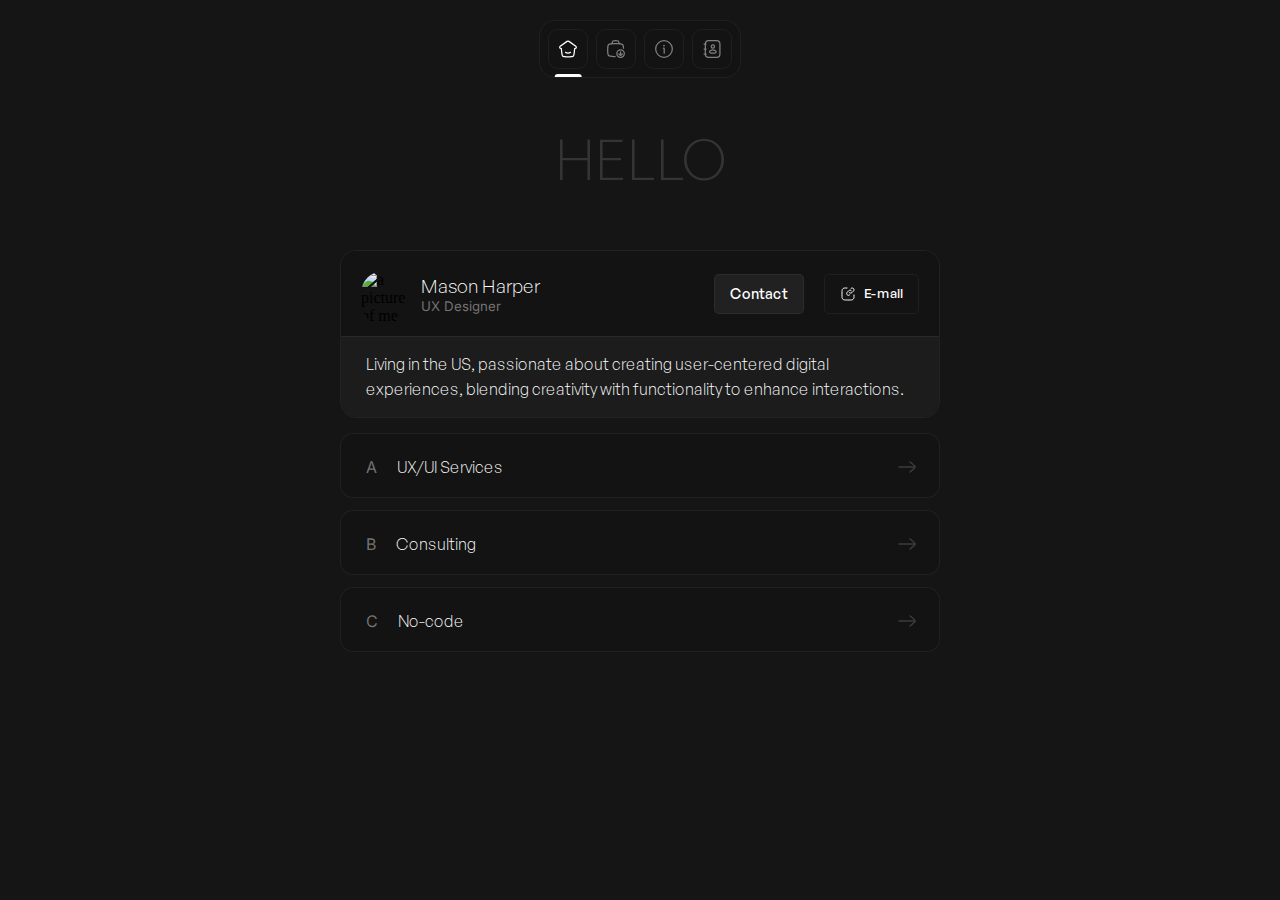
==== commit 55bb3c2d: "Finished the contact page." ====
--- a/index.html
+++ b/index.html
@@ -13,13 +13,13 @@
     <!-- NAVBAR -->
 
     <nav>
-        <a href="" class="link link-active">
+        <a href="./index.html" class="link link-active">
             <svg class="link-svg" xmlns="http://www.w3.org/2000/svg" viewBox="0 0 24 24" width="24" height="24" color="#000000" fill="none">
                 <path d="M3.16405 11.3497L4 11.5587L4.45686 16.1005C4.715 18.6668 4.84407 19.9499 5.701 20.7249C6.55793 21.5 7.84753 21.5 10.4267 21.5H13.5733C16.1525 21.5 17.4421 21.5 18.299 20.7249C19.1559 19.9499 19.285 18.6668 19.5431 16.1005L20 11.5587L20.836 11.3497C21.5201 11.1787 22 10.564 22 9.85882C22 9.35735 21.7553 8.88742 21.3445 8.59985L13.1469 2.86154C12.4583 2.37949 11.5417 2.37949 10.8531 2.86154L2.65549 8.59985C2.24467 8.88742 2 9.35735 2 9.85882C2 10.564 2.47993 11.1787 3.16405 11.3497Z" stroke="currentColor" stroke-width="1.5" stroke-linecap="round" stroke-linejoin="round" />
                 <path d="M15 16C14.2005 16.6224 13.1502 17 12 17C10.8498 17 9.79952 16.6224 9 16" stroke="currentColor" stroke-width="1.5" stroke-linecap="round" />
             </svg>
         </a>
-        <a href="" class="link">
+        <a href="./pages/projects.html" class="link">
             <svg class="link-svg" xmlns="http://www.w3.org/2000/svg" viewBox="0 0 24 24" width="24" height="24" color="#000000" fill="none">
                 <path d="M11.0065 21H9.60546C6.02021 21 4.22759 21 3.11379 19.865C2 18.7301 2 16.9034 2 13.25C2 9.59661 2 7.76992 3.11379 6.63496C4.22759 5.5 6.02021 5.5 9.60546 5.5H13.4082C16.9934 5.5 18.7861 5.5 19.8999 6.63496C20.7568 7.50819 20.9544 8.7909 21 11" stroke="currentColor" stroke-width="1.5" stroke-linecap="round" stroke-linejoin="round" />
                 <path d="M17.5 22C19.9853 22 22 19.9853 22 17.5C22 15.0147 19.9853 13 17.5 13C15.0147 13 13 15.0147 13 17.5C13 19.9853 15.0147 22 17.5 22Z" stroke="currentColor" stroke-width="1.5" stroke-linecap="round" />
@@ -27,14 +27,14 @@
                 <path d="M16 5.5L15.9007 5.19094C15.4056 3.65089 15.1581 2.88087 14.5689 2.44043C13.9796 2 13.197 2 11.6316 2H11.3684C9.80304 2 9.02036 2 8.43111 2.44043C7.84186 2.88087 7.59436 3.65089 7.09934 5.19094L7 5.5" stroke="currentColor" stroke-width="1.5" stroke-linecap="round" stroke-linejoin="round" />
             </svg>
         </a>
-        <a href="" class="link">
+        <a href="./pages/about.html" class="link">
             <svg class="link-svg" xmlns="http://www.w3.org/2000/svg" viewBox="0 0 24 24" width="24" height="24" color="#000000" fill="none">
                 <path d="M22 12C22 6.47715 17.5228 2 12 2C6.47715 2 2 6.47715 2 12C2 17.5228 6.47715 22 12 22C17.5228 22 22 17.5228 22 12Z" stroke="currentColor" stroke-width="1.5" />
                 <path d="M12.2422 17V12C12.2422 11.5286 12.2422 11.2929 12.0957 11.1464C11.9493 11 11.7136 11 11.2422 11" stroke="currentColor" stroke-width="1.5" stroke-linecap="round" stroke-linejoin="round" />
                 <path d="M11.992 8H12.001" stroke="currentColor" stroke-width="2" stroke-linecap="round" stroke-linejoin="round" />
             </svg>
         </a>
-        <a href="" class="link">
+        <a href="./pages/contact.html" class="link">
             <svg class="link-svg" xmlns="http://www.w3.org/2000/svg" viewBox="0 0 24 24" width="24" height="24" color="#000000" fill="none">
                 <rect x="4" y="2" width="17.5" height="20" rx="4" stroke="currentColor" stroke-width="1.5" />
                 <path d="M10.59 13.7408C9.96125 14.162 8.31261 15.0221 9.31674 16.0983C9.80725 16.624 10.3536 17 11.0404 17H14.9596C15.6464 17 16.1928 16.624 16.6833 16.0983C17.6874 15.0221 16.0388 14.162 15.41 13.7408C13.9355 12.7531 12.0645 12.7531 10.59 13.7408Z" stroke="currentColor" stroke-width="1.5" />
--- a/styles/main.css
+++ b/styles/main.css
@@ -49,7 +49,7 @@
 }
 
 .home-content-greeting-text {
-    color: white;
+    color: #353434;
     font-family: var(--f-generalsans-light);
     font-weight: 300;
     text-transform: uppercase;
@@ -139,7 +139,6 @@
 .contact-button-text {
     color: white;
     font-family: var(--f-generalsans-medium);
-    text-transform: uppercase;
     font-size: 0.9rem;
 }
 
@@ -178,7 +177,6 @@
 .copy-email-button-text {
     color: white;
     font-family: var(--f-generalsans-medium);
-    text-transform: uppercase;
 }
 
 .copy-email-button:hover {
@@ -315,10 +313,6 @@
 }
 
 @media (max-width: 445px) {
-    /* .home-content-author-top {
-        flex-direction: column;
-        row-gap: 20px;
-    } */
     .copy-email-button {
         display: none;
     }
--- a/styles/navbar.css
+++ b/styles/navbar.css
@@ -12,6 +12,7 @@
     align-items: center;
     column-gap: 8px;
     border: 1px solid rgba(255, 255, 255, 0.05);
+    z-index: 111;
 }
 
 .link {
@@ -138,16 +139,8 @@
     transition: opacity 400ms, scale 400ms, top 400ms;
 }
 
-.link:first-of-type:hover::after {
-    top: 55px;
-    opacity: 1;
-    scale: 1;
-}
-
-.link:nth-of-type(2):hover::after,
-.link:nth-of-type(3):hover::after,
-.link:nth-of-type(4):hover::after {
-    top: 63px;
+.link:hover::after {
+    top: 60px;
     opacity: 1;
     scale: 1;
 }